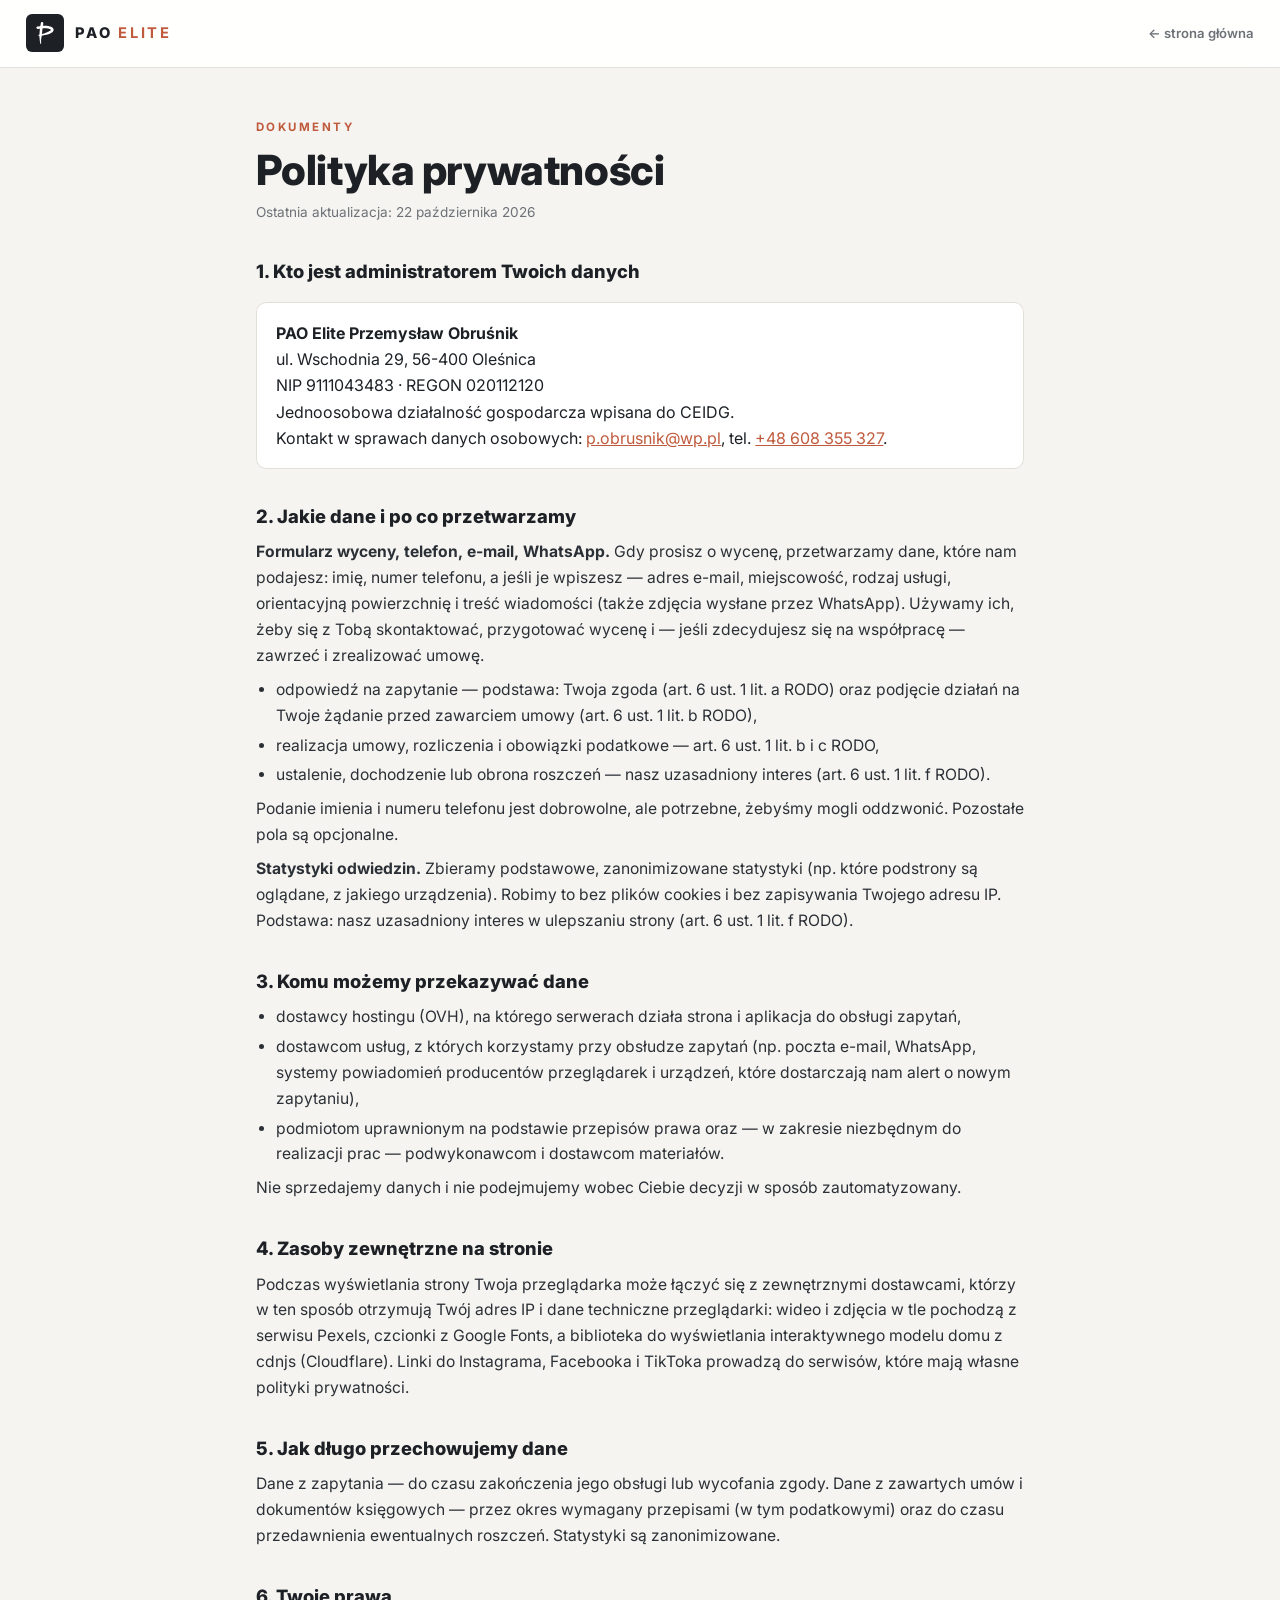
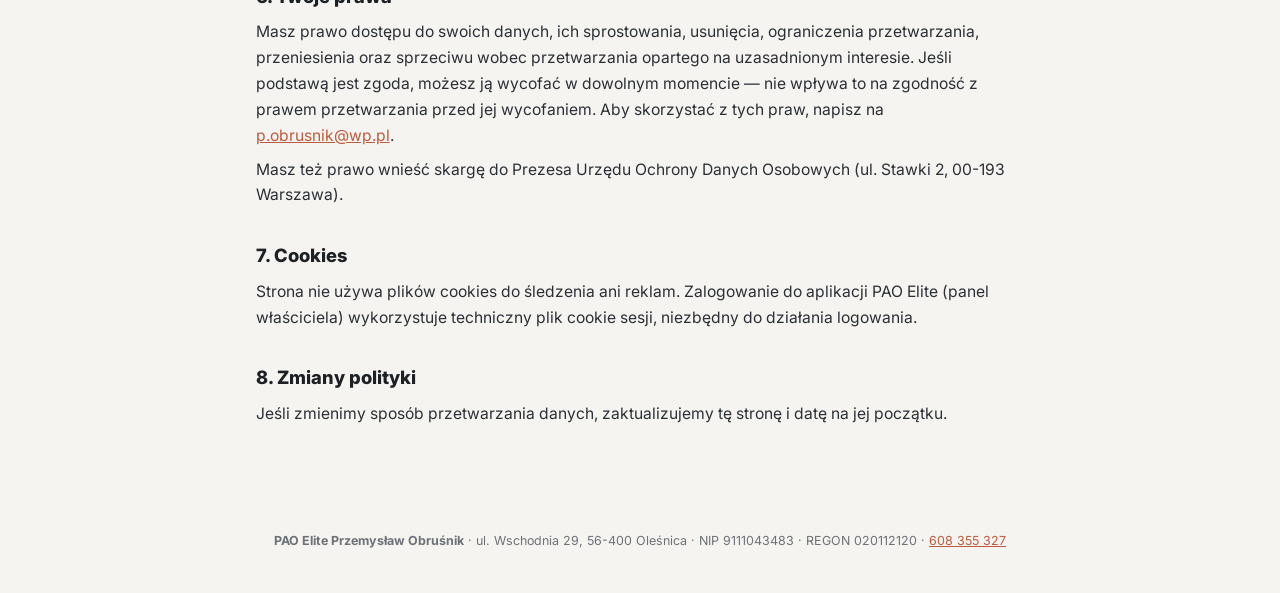
==== polityka-prywatnosci.html @ 0220a73e "Dane firmy i polityka prywatności; animacja: akryl na ramach okien, podbitka z deską czołową (część " ====
<!DOCTYPE html>
<html lang="pl">
<head>
<meta charset="UTF-8">
<meta name="viewport" content="width=device-width, initial-scale=1.0">
<title>Polityka prywatności — PAO Elite</title>
<link rel="canonical" href="https://pao-elite.pl/polityka-prywatnosci.html">
<link rel="icon" type="image/svg+xml" href="img/znak-p.svg">
<link rel="apple-touch-icon" href="img/znak-p-1200.png">
<meta name="description" content="Polityka prywatności PAO Elite Przemysław Obruśnik — jak przetwarzamy dane z formularza wyceny, kontaktu i statystyk odwiedzin.">
<link rel="preconnect" href="https://fonts.googleapis.com">
<link href="https://fonts.googleapis.com/css2?family=Inter:wght@400;500;600;700;800&display=swap" rel="stylesheet">
<style>
:root{--bg:#f5f4f1;--ink:#1d2126;--muted:#6d7278;--accent:#c05a3c;--accent-d:#a34a30;--line:#e2dfd9}
*{box-sizing:border-box;margin:0;padding:0}
body{font-family:"Inter","Segoe UI",system-ui,sans-serif;background:var(--bg);color:var(--ink);-webkit-font-smoothing:antialiased;line-height:1.65}
a{color:var(--accent)}
header{position:sticky;top:0;z-index:10;display:flex;align-items:center;gap:1.4rem;padding:.9rem 1.6rem;background:rgba(255,255,255,.92);backdrop-filter:blur(12px);box-shadow:0 1px 0 var(--line)}
.brand{display:flex;align-items:center;gap:.7rem;text-decoration:none;color:var(--ink)}
.brand .mark{width:38px;height:38px;border-radius:6px;background:var(--ink);display:flex;align-items:center;justify-content:center}
.brand strong{font-weight:800;letter-spacing:.18em;font-size:.92rem}
.brand strong b{color:var(--accent)}
.back{margin-left:auto;font-size:.82rem;font-weight:600;text-decoration:none;color:var(--muted)}
.back:hover{color:var(--accent)}
.wrap{max-width:820px;margin:0 auto;padding:3.2rem 1.6rem 4rem}
.eyebrow{font-size:.72rem;font-weight:700;letter-spacing:.22em;text-transform:uppercase;color:var(--accent)}
h1{font-size:clamp(1.8rem,4vw,2.6rem);font-weight:800;letter-spacing:-.01em;line-height:1.12;margin:.6rem 0 .5rem}
.upd{color:var(--muted);font-size:.85rem;margin-bottom:1.6rem}
h2{font-size:1.15rem;font-weight:800;margin:2rem 0 .5rem}
p,li{font-size:.98rem;color:#2b3036}
p{margin:.5rem 0}
ul,ol{margin:.5rem 0 .5rem 1.3rem}
li{margin:.25rem 0}
.box{background:#fff;border-radius:10px;box-shadow:inset 0 0 0 1px var(--line);padding:1.1rem 1.3rem;margin:1rem 0}
footer{text-align:center;color:var(--muted);font-size:.78rem;padding:2rem 1rem 2.6rem}
</style>
<script defer src="/_s/s.js"></script>
</head>
<body>
<header>
  <a class="brand" href="index.html" aria-label="PAO Elite — strona główna">
    <span class="mark"><img src="img/znak-p.svg" alt="" width="20" height="24"></span>
    <strong>PAO <b>ELITE</b></strong>
  </a>
  <a class="back" href="index.html">← strona główna</a>
</header>

<main class="wrap">
  <div class="eyebrow">Dokumenty</div>
  <h1>Polityka prywatności</h1>
  <div class="upd">Ostatnia aktualizacja: 22 października 2026</div>

  <h2>1. Kto jest administratorem Twoich danych</h2>
  <div class="box">
    <b>PAO Elite Przemysław Obruśnik</b><br>
    ul. Wschodnia 29, 56-400 Oleśnica<br>
    NIP 9111043483 · REGON 020112120<br>
    Jednoosobowa działalność gospodarcza wpisana do CEIDG.<br>
    Kontakt w sprawach danych osobowych: <a href="mailto:p.obrusnik@wp.pl">p.obrusnik@wp.pl</a>, tel. <a href="tel:+48608355327">+48 608 355 327</a>.
  </div>

  <h2>2. Jakie dane i po co przetwarzamy</h2>
  <p><b>Formularz wyceny, telefon, e-mail, WhatsApp.</b> Gdy prosisz o wycenę, przetwarzamy dane, które nam podajesz: imię, numer telefonu, a jeśli je wpiszesz — adres e-mail, miejscowość, rodzaj usługi, orientacyjną powierzchnię i treść wiadomości (także zdjęcia wysłane przez WhatsApp). Używamy ich, żeby się z Tobą skontaktować, przygotować wycenę i — jeśli zdecydujesz się na współpracę — zawrzeć i zrealizować umowę.</p>
  <ul>
    <li>odpowiedź na zapytanie — podstawa: Twoja zgoda (art. 6 ust. 1 lit. a RODO) oraz podjęcie działań na Twoje żądanie przed zawarciem umowy (art. 6 ust. 1 lit. b RODO),</li>
    <li>realizacja umowy, rozliczenia i obowiązki podatkowe — art. 6 ust. 1 lit. b i c RODO,</li>
    <li>ustalenie, dochodzenie lub obrona roszczeń — nasz uzasadniony interes (art. 6 ust. 1 lit. f RODO).</li>
  </ul>
  <p>Podanie imienia i numeru telefonu jest dobrowolne, ale potrzebne, żebyśmy mogli oddzwonić. Pozostałe pola są opcjonalne.</p>
  <p><b>Statystyki odwiedzin.</b> Zbieramy podstawowe, zanonimizowane statystyki (np. które podstrony są oglądane, z jakiego urządzenia). Robimy to bez plików cookies i bez zapisywania Twojego adresu IP. Podstawa: nasz uzasadniony interes w ulepszaniu strony (art. 6 ust. 1 lit. f RODO).</p>

  <h2>3. Komu możemy przekazywać dane</h2>
  <ul>
    <li>dostawcy hostingu (OVH), na którego serwerach działa strona i aplikacja do obsługi zapytań,</li>
    <li>dostawcom usług, z których korzystamy przy obsłudze zapytań (np. poczta e-mail, WhatsApp, systemy powiadomień producentów przeglądarek i urządzeń, które dostarczają nam alert o nowym zapytaniu),</li>
    <li>podmiotom uprawnionym na podstawie przepisów prawa oraz — w zakresie niezbędnym do realizacji prac — podwykonawcom i dostawcom materiałów.</li>
  </ul>
  <p>Nie sprzedajemy danych i nie podejmujemy wobec Ciebie decyzji w sposób zautomatyzowany.</p>

  <h2>4. Zasoby zewnętrzne na stronie</h2>
  <p>Podczas wyświetlania strony Twoja przeglądarka może łączyć się z zewnętrznymi dostawcami, którzy w ten sposób otrzymują Twój adres IP i dane techniczne przeglądarki: wideo i zdjęcia w tle pochodzą z serwisu Pexels, czcionki z Google Fonts, a biblioteka do wyświetlania interaktywnego modelu domu z cdnjs (Cloudflare). Linki do Instagrama, Facebooka i TikToka prowadzą do serwisów, które mają własne polityki prywatności.</p>

  <h2>5. Jak długo przechowujemy dane</h2>
  <p>Dane z zapytania — do czasu zakończenia jego obsługi lub wycofania zgody. Dane z zawartych umów i dokumentów księgowych — przez okres wymagany przepisami (w tym podatkowymi) oraz do czasu przedawnienia ewentualnych roszczeń. Statystyki są zanonimizowane.</p>

  <h2>6. Twoje prawa</h2>
  <p>Masz prawo dostępu do swoich danych, ich sprostowania, usunięcia, ograniczenia przetwarzania, przeniesienia oraz sprzeciwu wobec przetwarzania opartego na uzasadnionym interesie. Jeśli podstawą jest zgoda, możesz ją wycofać w dowolnym momencie — nie wpływa to na zgodność z prawem przetwarzania przed jej wycofaniem. Aby skorzystać z tych praw, napisz na <a href="mailto:p.obrusnik@wp.pl">p.obrusnik@wp.pl</a>.</p>
  <p>Masz też prawo wnieść skargę do Prezesa Urzędu Ochrony Danych Osobowych (ul. Stawki 2, 00-193 Warszawa).</p>

  <h2>7. Cookies</h2>
  <p>Strona nie używa plików cookies do śledzenia ani reklam. Zalogowanie do aplikacji PAO Elite (panel właściciela) wykorzystuje techniczny plik cookie sesji, niezbędny do działania logowania.</p>

  <h2>8. Zmiany polityki</h2>
  <p>Jeśli zmienimy sposób przetwarzania danych, zaktualizujemy tę stronę i datę na jej początku.</p>
</main>

<footer><b>PAO Elite Przemysław Obruśnik</b> · ul. Wschodnia 29, 56-400 Oleśnica · NIP 9111043483 · REGON 020112120 · <a href="tel:+48608355327">608 355 327</a></footer>
</body>
</html>
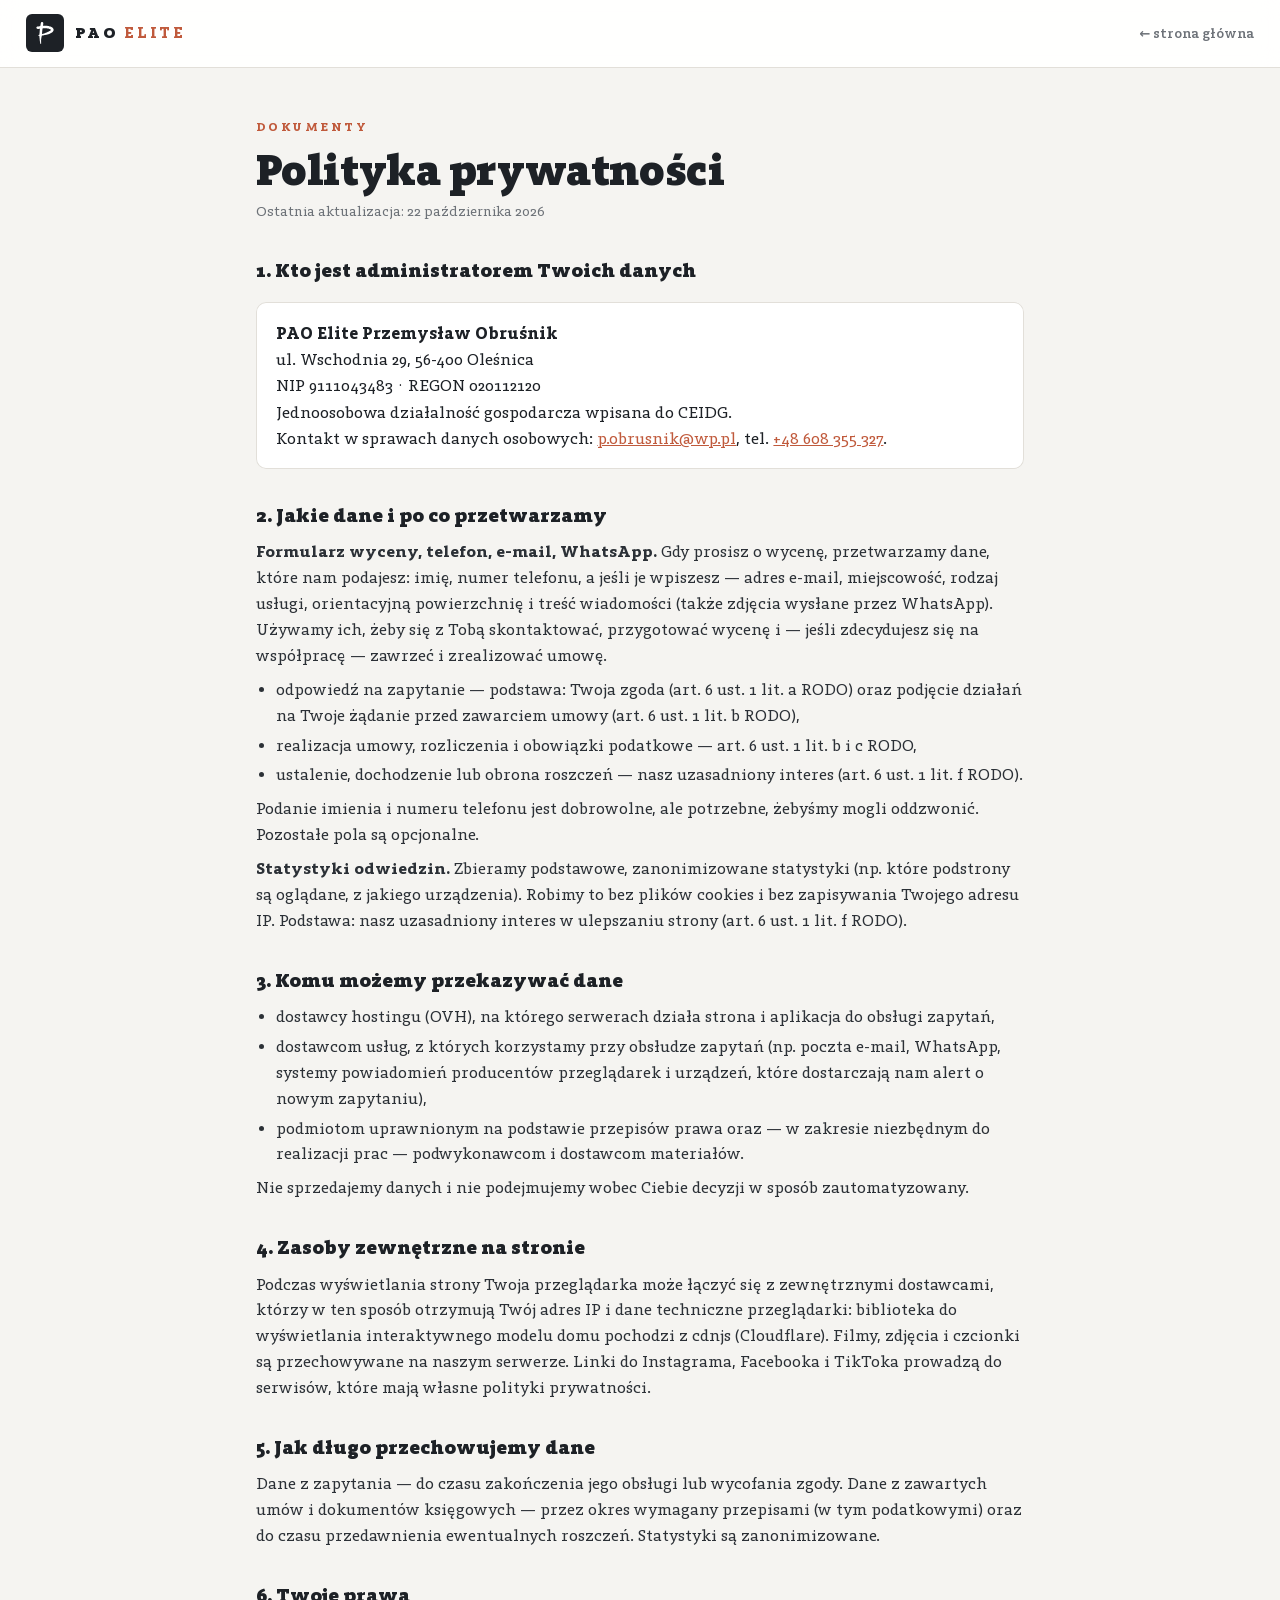
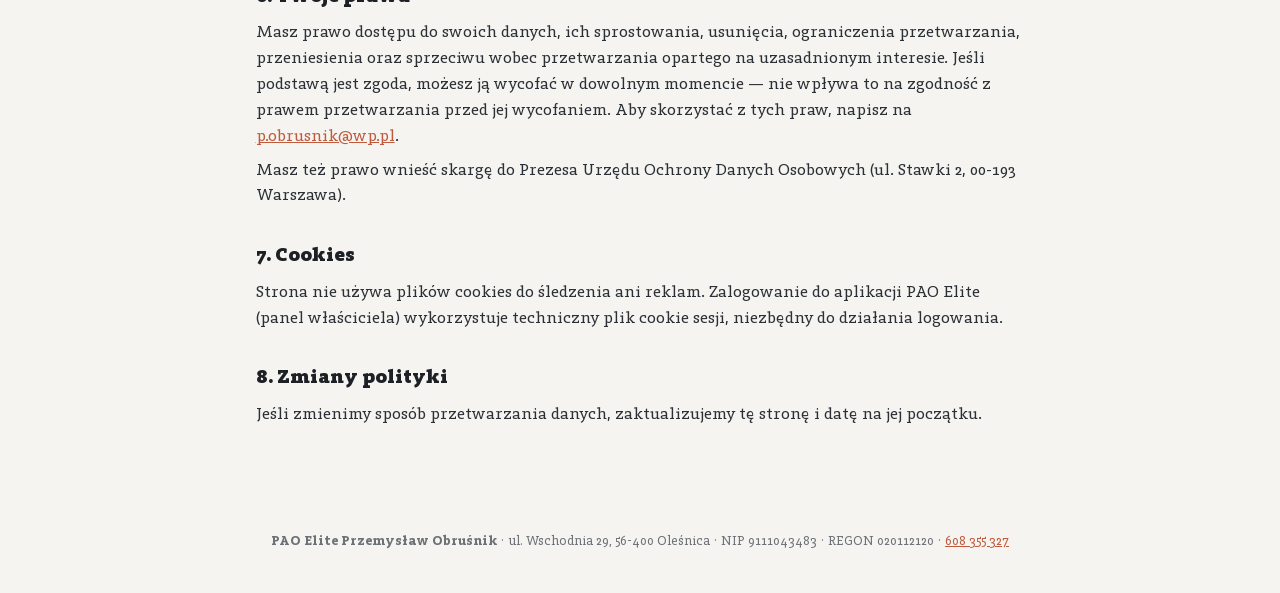
==== commit 91fe8a2c: "Font Bespoke Slab na calej stronie (pliki lokalne), naglowek bez lamania, polityka bez Google Fonts " ====
--- a/polityka-prywatnosci.html
+++ b/polityka-prywatnosci.html
@@ -8,12 +8,12 @@
 <link rel="icon" type="image/svg+xml" href="img/znak-p.svg">
 <link rel="apple-touch-icon" href="img/znak-p-1200.png">
 <meta name="description" content="Polityka prywatności PAO Elite Przemysław Obruśnik — jak przetwarzamy dane z formularza wyceny, kontaktu i statystyk odwiedzin.">
-<link rel="preconnect" href="https://fonts.googleapis.com">
-<link href="https://fonts.googleapis.com/css2?family=Inter:wght@400;500;600;700;800&display=swap" rel="stylesheet">
+<link rel="preload" href="fonts/bespoke-slab-400.woff2" as="font" type="font/woff2" crossorigin>
+<link rel="stylesheet" href="fonts/bespoke-slab.css">
 <style>
 :root{--bg:#f5f4f1;--ink:#1d2126;--muted:#6d7278;--accent:#c05a3c;--accent-d:#a34a30;--line:#e2dfd9}
 *{box-sizing:border-box;margin:0;padding:0}
-body{font-family:"Inter","Segoe UI",system-ui,sans-serif;background:var(--bg);color:var(--ink);-webkit-font-smoothing:antialiased;line-height:1.65}
+body{font-family:"Bespoke Slab","Inter","Segoe UI",system-ui,sans-serif;background:var(--bg);color:var(--ink);-webkit-font-smoothing:antialiased;line-height:1.65}
 a{color:var(--accent)}
 header{position:sticky;top:0;z-index:10;display:flex;align-items:center;gap:1.4rem;padding:.9rem 1.6rem;background:rgba(255,255,255,.92);backdrop-filter:blur(12px);box-shadow:0 1px 0 var(--line)}
 .brand{display:flex;align-items:center;gap:.7rem;text-decoration:none;color:var(--ink)}
@@ -78,7 +78,7 @@
   <p>Nie sprzedajemy danych i nie podejmujemy wobec Ciebie decyzji w sposób zautomatyzowany.</p>
 
   <h2>4. Zasoby zewnętrzne na stronie</h2>
-  <p>Podczas wyświetlania strony Twoja przeglądarka może łączyć się z zewnętrznymi dostawcami, którzy w ten sposób otrzymują Twój adres IP i dane techniczne przeglądarki: wideo i zdjęcia w tle pochodzą z serwisu Pexels, czcionki z Google Fonts, a biblioteka do wyświetlania interaktywnego modelu domu z cdnjs (Cloudflare). Linki do Instagrama, Facebooka i TikToka prowadzą do serwisów, które mają własne polityki prywatności.</p>
+  <p>Podczas wyświetlania strony Twoja przeglądarka może łączyć się z zewnętrznymi dostawcami, którzy w ten sposób otrzymują Twój adres IP i dane techniczne przeglądarki: biblioteka do wyświetlania interaktywnego modelu domu pochodzi z cdnjs (Cloudflare). Filmy, zdjęcia i czcionki są przechowywane na naszym serwerze. Linki do Instagrama, Facebooka i TikToka prowadzą do serwisów, które mają własne polityki prywatności.</p>
 
   <h2>5. Jak długo przechowujemy dane</h2>
   <p>Dane z zapytania — do czasu zakończenia jego obsługi lub wycofania zgody. Dane z zawartych umów i dokumentów księgowych — przez okres wymagany przepisami (w tym podatkowymi) oraz do czasu przedawnienia ewentualnych roszczeń. Statystyki są zanonimizowane.</p>
--- a/fonts/bespoke-slab.css
+++ b/fonts/bespoke-slab.css
@@ -0,0 +1,5 @@
+/* Bespoke Slab — Indian Type Foundry, Fontshare (ITF Free Font License, dozwolone użycie komercyjne). Pliki lokalne. */
+@font-face{font-family:"Bespoke Slab";src:url(bespoke-slab-400.woff2) format("woff2");font-weight:400;font-style:normal;font-display:swap}
+@font-face{font-family:"Bespoke Slab";src:url(bespoke-slab-500.woff2) format("woff2");font-weight:500 600;font-style:normal;font-display:swap}
+@font-face{font-family:"Bespoke Slab";src:url(bespoke-slab-700.woff2) format("woff2");font-weight:700;font-style:normal;font-display:swap}
+@font-face{font-family:"Bespoke Slab";src:url(bespoke-slab-800.woff2) format("woff2");font-weight:800 900;font-style:normal;font-display:swap}
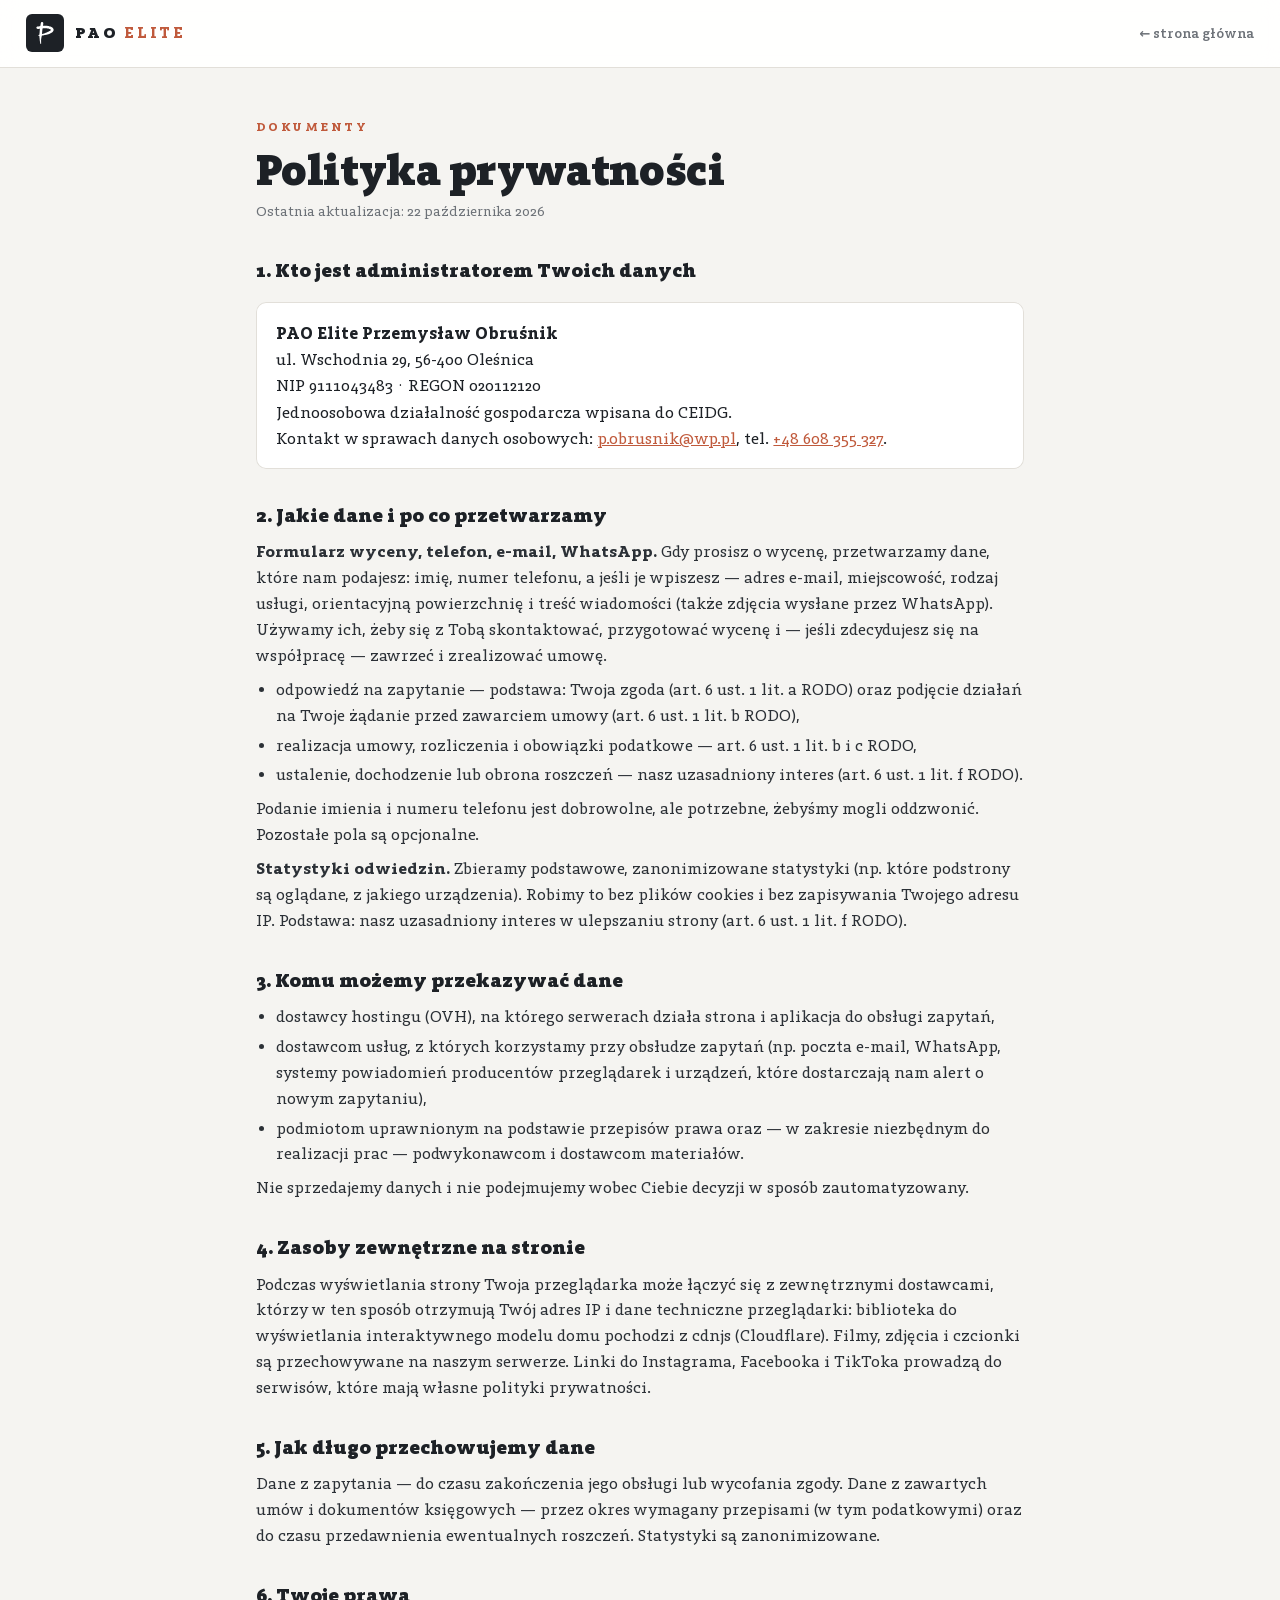
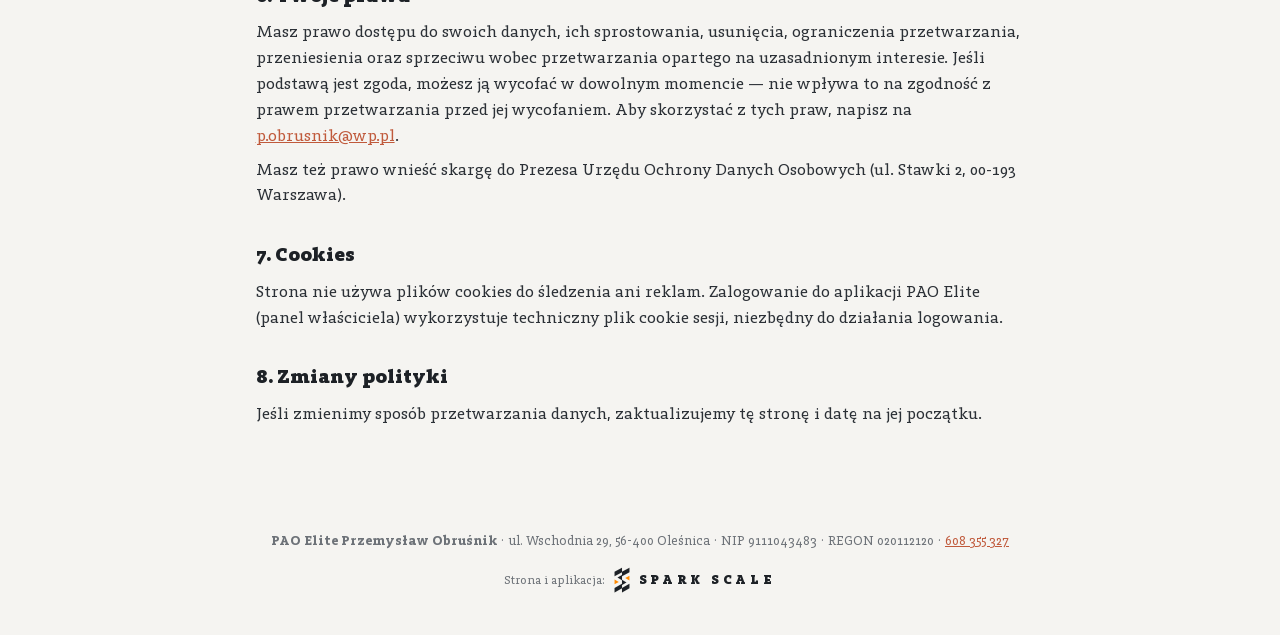
==== commit 1c31ce06: "FAQ: ikony uslug, lepsze odpowiedzi (argumenty renowacji dachu, 3-5 dni); ciemna wyrazna stopka z po" ====
--- a/polityka-prywatnosci.html
+++ b/polityka-prywatnosci.html
@@ -33,6 +33,7 @@
 li{margin:.25rem 0}
 .box{background:#fff;border-radius:10px;box-shadow:inset 0 0 0 1px var(--line);padding:1.1rem 1.3rem;margin:1rem 0}
 footer{text-align:center;color:var(--muted);font-size:.78rem;padding:2rem 1rem 2.6rem}
+.fspark{display:inline-flex;align-items:center;gap:.55rem;margin-top:1rem;color:var(--ink)!important;text-decoration:none}.fspark small{font-size:.72rem;color:var(--muted)}.fspark img{height:26px;width:auto}.fspark span{font-size:.78rem;font-weight:800;letter-spacing:.3em}.fspark:hover{opacity:.8}
 </style>
 <script defer src="/_s/s.js"></script>
 </head>
@@ -94,6 +95,6 @@
   <p>Jeśli zmienimy sposób przetwarzania danych, zaktualizujemy tę stronę i datę na jej początku.</p>
 </main>
 
-<footer><b>PAO Elite Przemysław Obruśnik</b> · ul. Wschodnia 29, 56-400 Oleśnica · NIP 9111043483 · REGON 020112120 · <a href="tel:+48608355327">608 355 327</a></footer>
+<footer><b>PAO Elite Przemysław Obruśnik</b> · ul. Wschodnia 29, 56-400 Oleśnica · NIP 9111043483 · REGON 020112120 · <a href="tel:+48608355327">608 355 327</a><br><a class="fspark" href="https://spark-scale.pl" target="_blank" rel="noopener" aria-label="Strona wykonana przez Spark Scale"><small>Strona i aplikacja:</small><img src="img/spark-logo-kolor-ciemne.svg" alt="" width="18" height="30"><span>SPARK SCALE</span></a></footer>
 </body>
 </html>
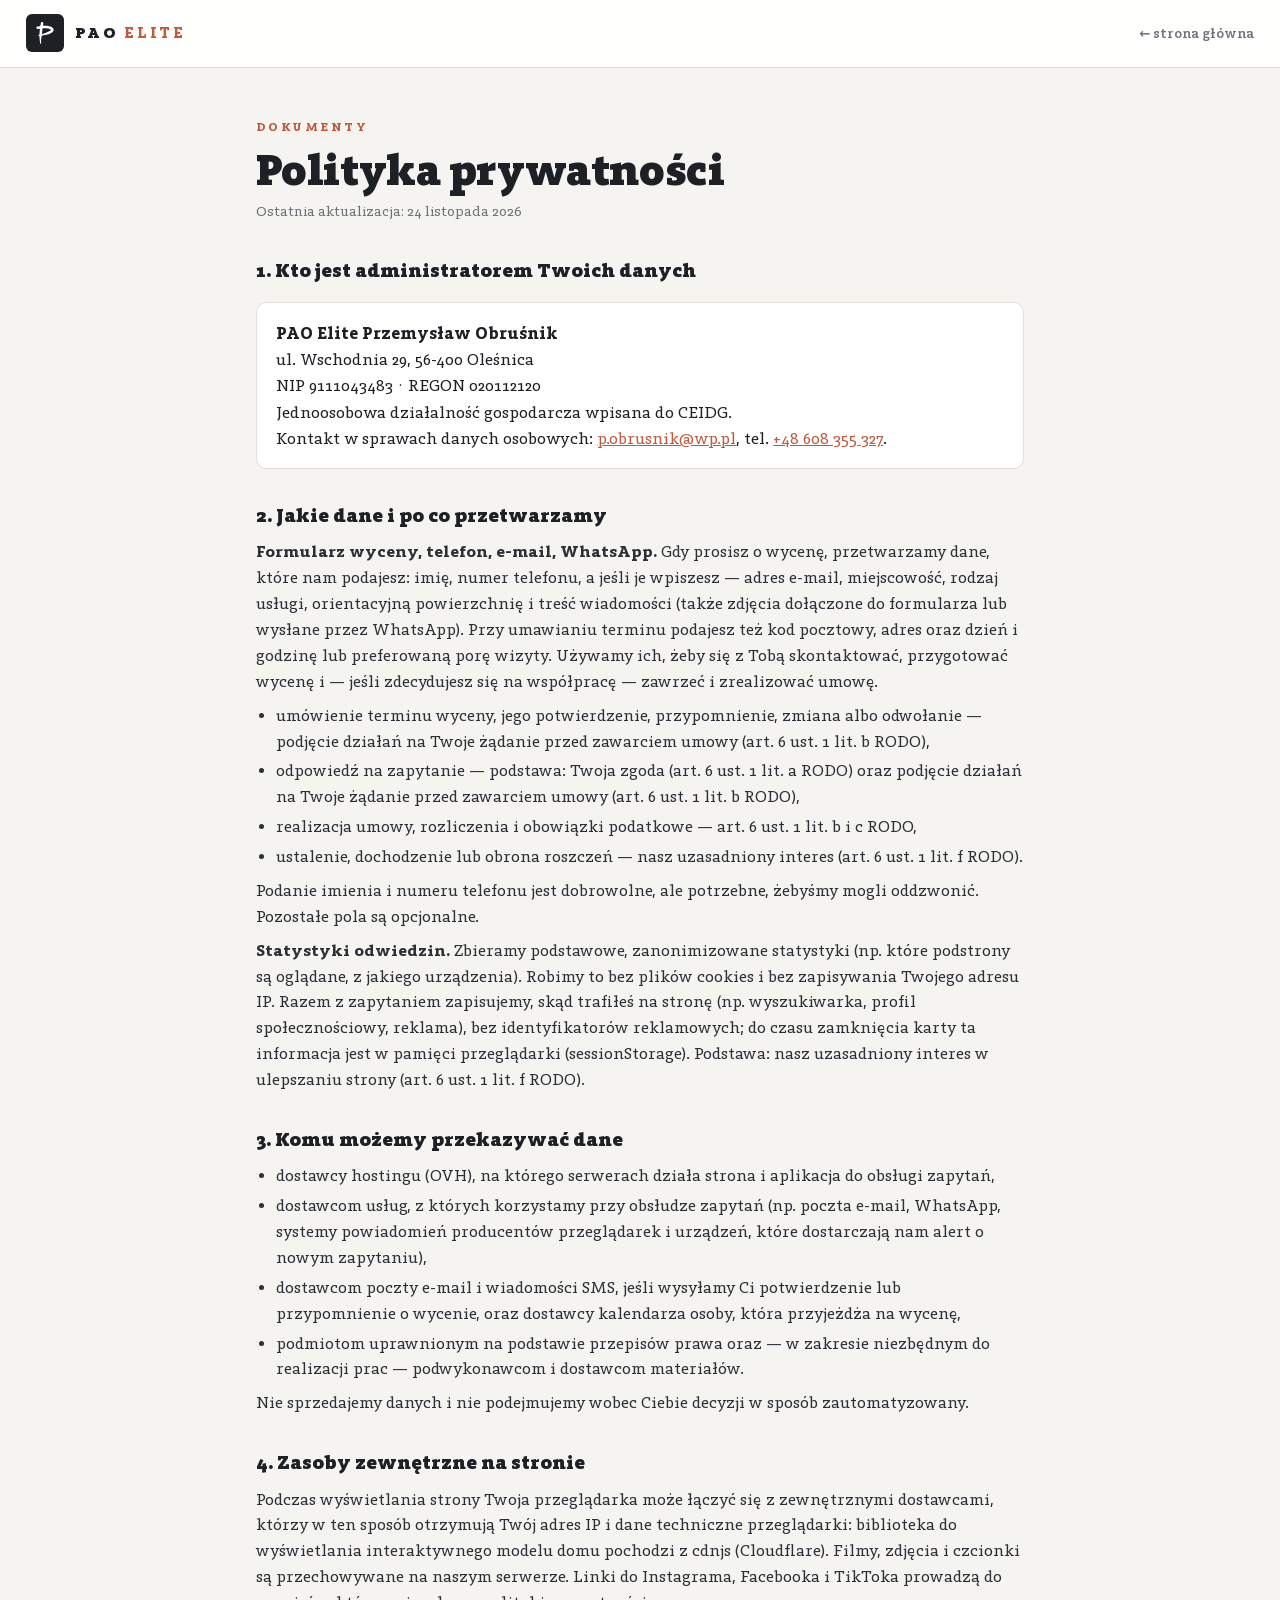
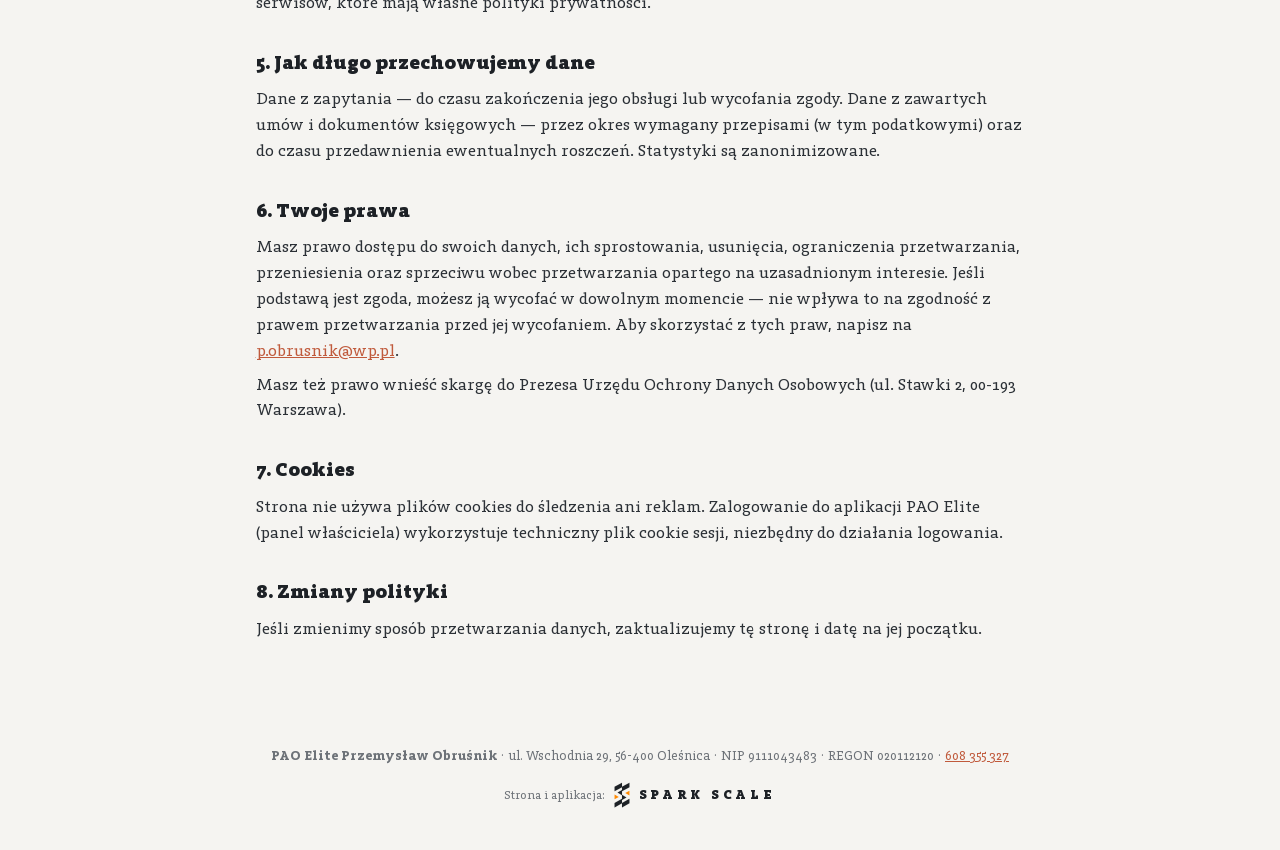
==== commit bb7ec9de: "Umawianie wycen online, pasek na telefonie, zrodlo wejscia, napisy dachu na telefonie, tekst o azbes" ====
--- a/polityka-prywatnosci.html
+++ b/polityka-prywatnosci.html
@@ -49,7 +49,7 @@
 <main class="wrap">
   <div class="eyebrow">Dokumenty</div>
   <h1>Polityka prywatności</h1>
-  <div class="upd">Ostatnia aktualizacja: 22 października 2026</div>
+  <div class="upd">Ostatnia aktualizacja: 24 listopada 2026</div>
 
   <h2>1. Kto jest administratorem Twoich danych</h2>
   <div class="box">
@@ -61,19 +61,21 @@
   </div>
 
   <h2>2. Jakie dane i po co przetwarzamy</h2>
-  <p><b>Formularz wyceny, telefon, e-mail, WhatsApp.</b> Gdy prosisz o wycenę, przetwarzamy dane, które nam podajesz: imię, numer telefonu, a jeśli je wpiszesz — adres e-mail, miejscowość, rodzaj usługi, orientacyjną powierzchnię i treść wiadomości (także zdjęcia wysłane przez WhatsApp). Używamy ich, żeby się z Tobą skontaktować, przygotować wycenę i — jeśli zdecydujesz się na współpracę — zawrzeć i zrealizować umowę.</p>
+  <p><b>Formularz wyceny, telefon, e-mail, WhatsApp.</b> Gdy prosisz o wycenę, przetwarzamy dane, które nam podajesz: imię, numer telefonu, a jeśli je wpiszesz — adres e-mail, miejscowość, rodzaj usługi, orientacyjną powierzchnię i treść wiadomości (także zdjęcia dołączone do formularza lub wysłane przez WhatsApp). Przy umawianiu terminu podajesz też kod pocztowy, adres oraz dzień i godzinę lub preferowaną porę wizyty. Używamy ich, żeby się z Tobą skontaktować, przygotować wycenę i — jeśli zdecydujesz się na współpracę — zawrzeć i zrealizować umowę.</p>
   <ul>
+    <li>umówienie terminu wyceny, jego potwierdzenie, przypomnienie, zmiana albo odwołanie — podjęcie działań na Twoje żądanie przed zawarciem umowy (art. 6 ust. 1 lit. b RODO),</li>
     <li>odpowiedź na zapytanie — podstawa: Twoja zgoda (art. 6 ust. 1 lit. a RODO) oraz podjęcie działań na Twoje żądanie przed zawarciem umowy (art. 6 ust. 1 lit. b RODO),</li>
     <li>realizacja umowy, rozliczenia i obowiązki podatkowe — art. 6 ust. 1 lit. b i c RODO,</li>
     <li>ustalenie, dochodzenie lub obrona roszczeń — nasz uzasadniony interes (art. 6 ust. 1 lit. f RODO).</li>
   </ul>
   <p>Podanie imienia i numeru telefonu jest dobrowolne, ale potrzebne, żebyśmy mogli oddzwonić. Pozostałe pola są opcjonalne.</p>
-  <p><b>Statystyki odwiedzin.</b> Zbieramy podstawowe, zanonimizowane statystyki (np. które podstrony są oglądane, z jakiego urządzenia). Robimy to bez plików cookies i bez zapisywania Twojego adresu IP. Podstawa: nasz uzasadniony interes w ulepszaniu strony (art. 6 ust. 1 lit. f RODO).</p>
+  <p><b>Statystyki odwiedzin.</b> Zbieramy podstawowe, zanonimizowane statystyki (np. które podstrony są oglądane, z jakiego urządzenia). Robimy to bez plików cookies i bez zapisywania Twojego adresu IP. Razem z zapytaniem zapisujemy, skąd trafiłeś na stronę (np. wyszukiwarka, profil społecznościowy, reklama), bez identyfikatorów reklamowych; do czasu zamknięcia karty ta informacja jest w pamięci przeglądarki (sessionStorage). Podstawa: nasz uzasadniony interes w ulepszaniu strony (art. 6 ust. 1 lit. f RODO).</p>
 
   <h2>3. Komu możemy przekazywać dane</h2>
   <ul>
     <li>dostawcy hostingu (OVH), na którego serwerach działa strona i aplikacja do obsługi zapytań,</li>
     <li>dostawcom usług, z których korzystamy przy obsłudze zapytań (np. poczta e-mail, WhatsApp, systemy powiadomień producentów przeglądarek i urządzeń, które dostarczają nam alert o nowym zapytaniu),</li>
+    <li>dostawcom poczty e-mail i wiadomości SMS, jeśli wysyłamy Ci potwierdzenie lub przypomnienie o wycenie, oraz dostawcy kalendarza osoby, która przyjeżdża na wycenę,</li>
     <li>podmiotom uprawnionym na podstawie przepisów prawa oraz — w zakresie niezbędnym do realizacji prac — podwykonawcom i dostawcom materiałów.</li>
   </ul>
   <p>Nie sprzedajemy danych i nie podejmujemy wobec Ciebie decyzji w sposób zautomatyzowany.</p>
